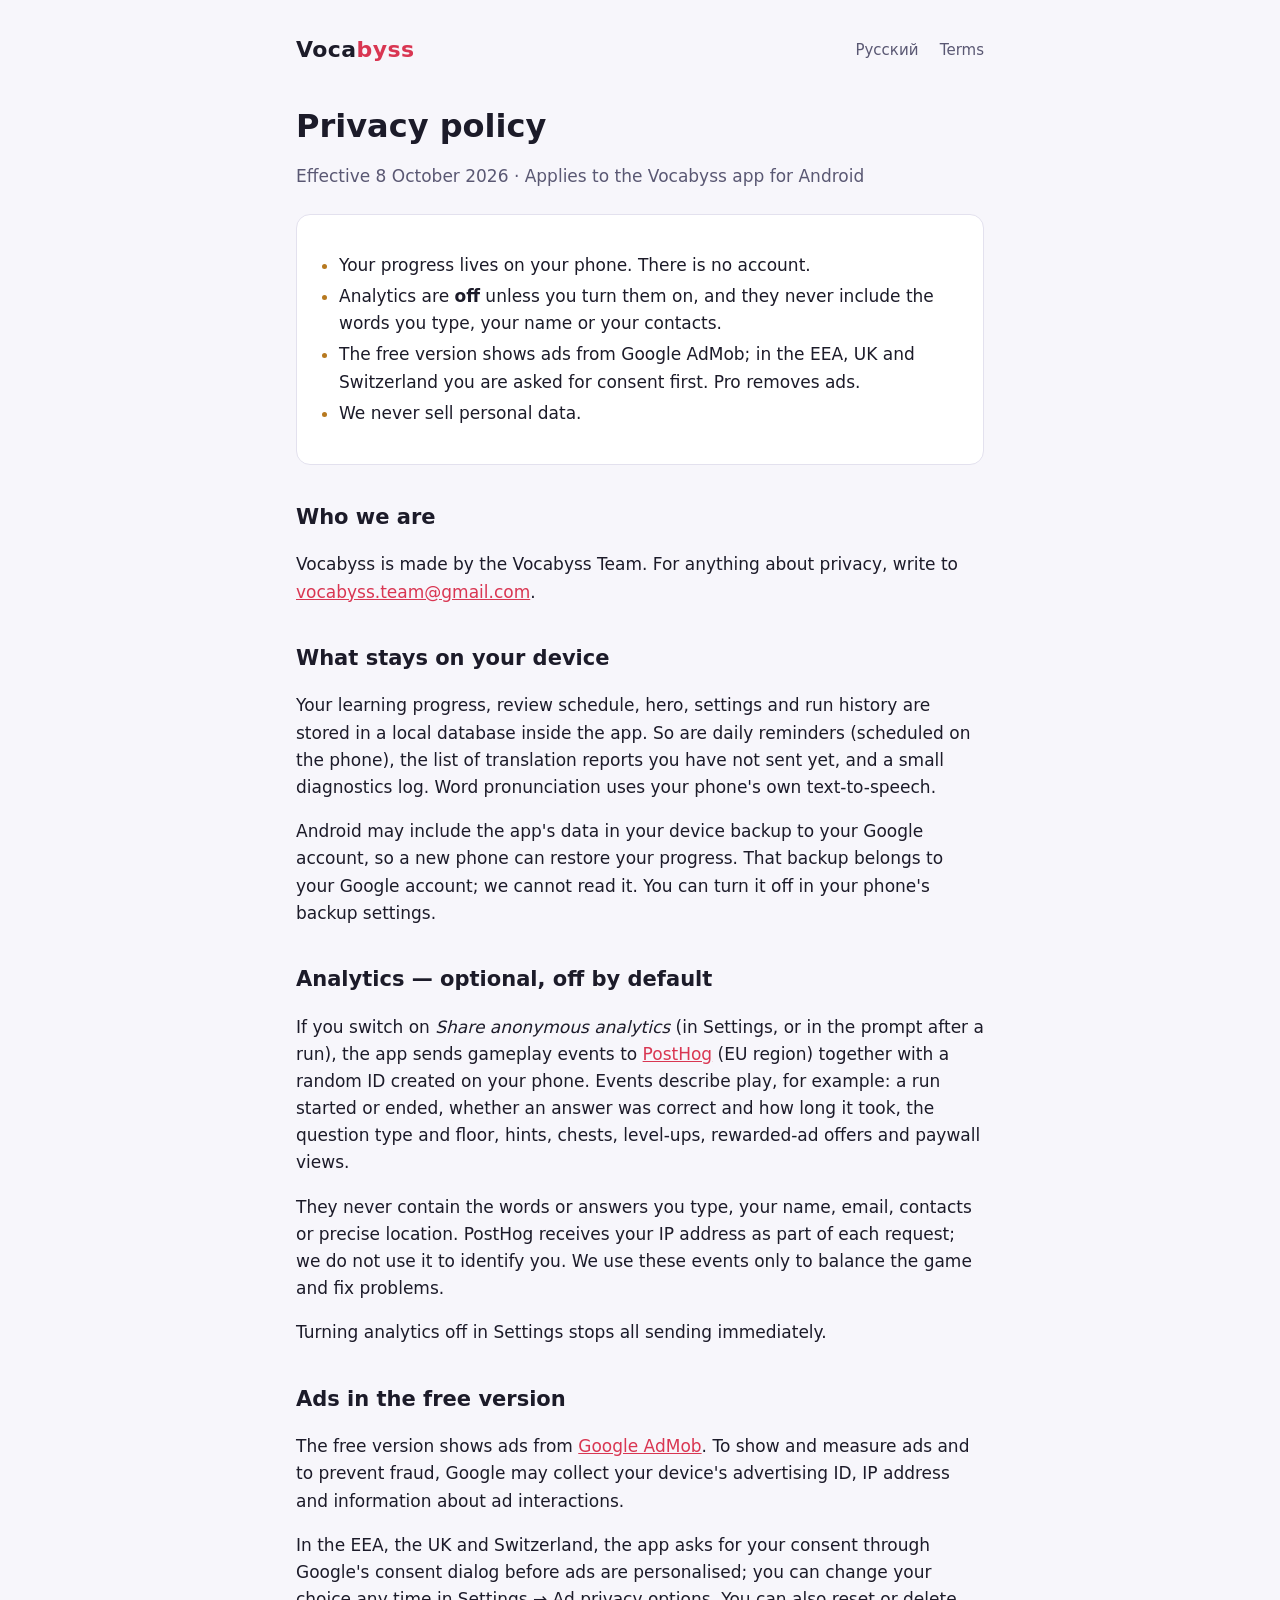
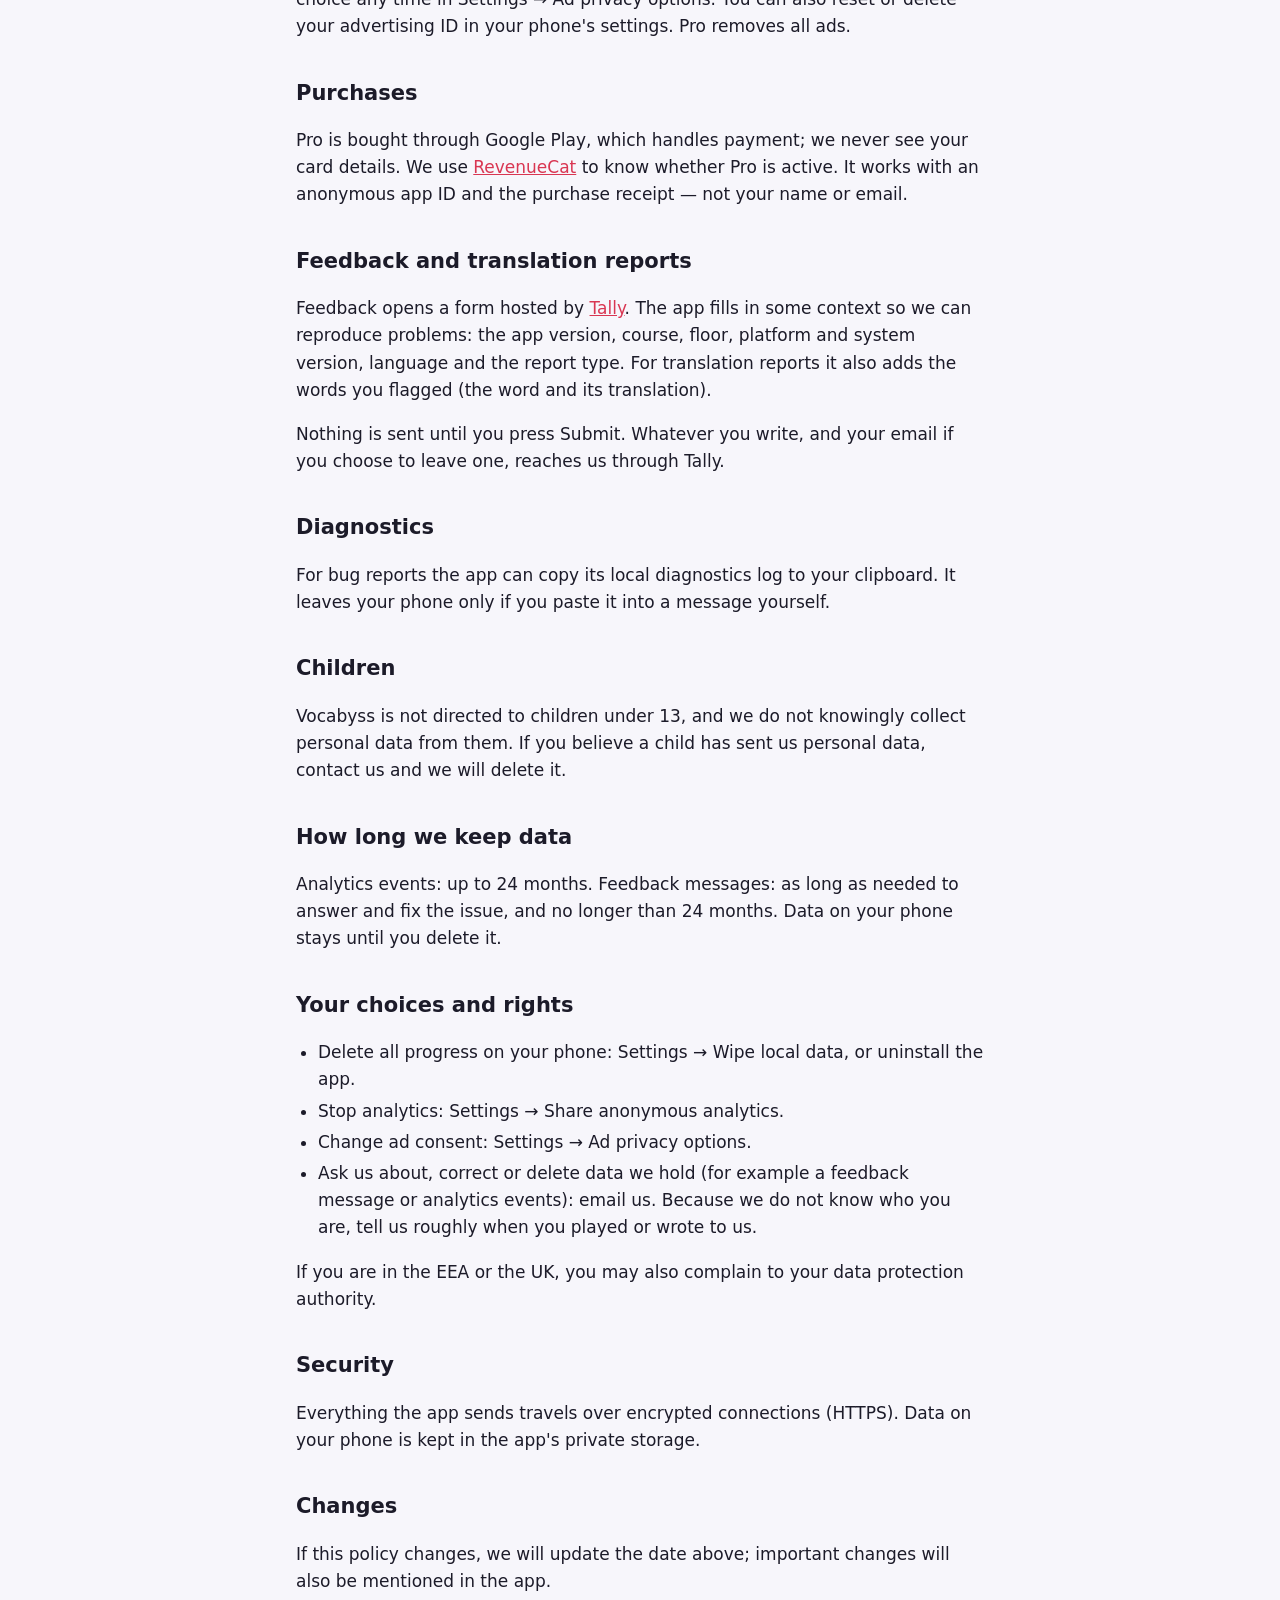
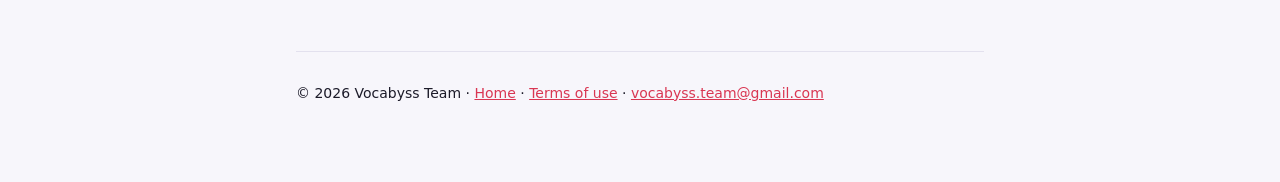
==== privacy/index.html @ 126277d5 "Add the Vocabyss site: landing, privacy policy (EN, RU) and terms." ====
<!doctype html>
<html lang="en">
<head>
  <meta charset="utf-8">
  <meta name="viewport" content="width=device-width, initial-scale=1">
  <title>Vocabyss Privacy Policy</title>
  <meta name="description" content="What the Vocabyss app keeps on your device, what it sends, to whom, and how to control it.">
  <link rel="stylesheet" href="/style.css">
</head>
<body>
  <div class="wrap">
    <header class="site">
      <a class="brand" href="/">Voca<span>byss</span></a>
      <nav>
        <a href="/privacy/ru/" class="lang" hreflang="ru">Русский</a>
        <a href="/terms/">Terms</a>
      </nav>
    </header>

    <h1>Privacy policy</h1>
    <p class="muted">Effective 8 October 2026 · Applies to the Vocabyss app for Android</p>

    <div class="card">
      <ul class="summary">
        <li>Your progress lives on your phone. There is no account.</li>
        <li>Analytics are <strong>off</strong> unless you turn them on, and they never include the words you type, your name or your contacts.</li>
        <li>The free version shows ads from Google AdMob; in the EEA, UK and Switzerland you are asked for consent first. Pro removes ads.</li>
        <li>We never sell personal data.</li>
      </ul>
    </div>

    <h2>Who we are</h2>
    <p>Vocabyss is made by the Vocabyss Team. For anything about privacy, write to <a href="mailto:vocabyss.team@gmail.com">vocabyss.team@gmail.com</a>.</p>

    <h2>What stays on your device</h2>
    <p>Your learning progress, review schedule, hero, settings and run history are stored in a local database inside the app. So are daily reminders (scheduled on the phone), the list of translation reports you have not sent yet, and a small diagnostics log. Word pronunciation uses your phone's own text-to-speech.</p>
    <p>Android may include the app's data in your device backup to your Google account, so a new phone can restore your progress. That backup belongs to your Google account; we cannot read it. You can turn it off in your phone's backup settings.</p>

    <h2>Analytics — optional, off by default</h2>
    <p>If you switch on <em>Share anonymous analytics</em> (in Settings, or in the prompt after a run), the app sends gameplay events to <a href="https://posthog.com/privacy">PostHog</a> (EU region) together with a random ID created on your phone. Events describe play, for example: a run started or ended, whether an answer was correct and how long it took, the question type and floor, hints, chests, level-ups, rewarded-ad offers and paywall views.</p>
    <p>They never contain the words or answers you type, your name, email, contacts or precise location. PostHog receives your IP address as part of each request; we do not use it to identify you. We use these events only to balance the game and fix problems.</p>
    <p>Turning analytics off in Settings stops all sending immediately.</p>

    <h2>Ads in the free version</h2>
    <p>The free version shows ads from <a href="https://policies.google.com/technologies/partner-sites">Google AdMob</a>. To show and measure ads and to prevent fraud, Google may collect your device's advertising ID, IP address and information about ad interactions.</p>
    <p>In the EEA, the UK and Switzerland, the app asks for your consent through Google's consent dialog before ads are personalised; you can change your choice any time in Settings → Ad privacy options. You can also reset or delete your advertising ID in your phone's settings. Pro removes all ads.</p>

    <h2>Purchases</h2>
    <p>Pro is bought through Google Play, which handles payment; we never see your card details. We use <a href="https://www.revenuecat.com/privacy">RevenueCat</a> to know whether Pro is active. It works with an anonymous app ID and the purchase receipt — not your name or email.</p>

    <h2>Feedback and translation reports</h2>
    <p>Feedback opens a form hosted by <a href="https://tally.so/help/privacy-policy">Tally</a>. The app fills in some context so we can reproduce problems: the app version, course, floor, platform and system version, language and the report type. For translation reports it also adds the words you flagged (the word and its translation).</p>
    <p>Nothing is sent until you press Submit. Whatever you write, and your email if you choose to leave one, reaches us through Tally.</p>

    <h2>Diagnostics</h2>
    <p>For bug reports the app can copy its local diagnostics log to your clipboard. It leaves your phone only if you paste it into a message yourself.</p>

    <h2>Children</h2>
    <p>Vocabyss is not directed to children under 13, and we do not knowingly collect personal data from them. If you believe a child has sent us personal data, contact us and we will delete it.</p>

    <h2>How long we keep data</h2>
    <p>Analytics events: up to 24 months. Feedback messages: as long as needed to answer and fix the issue, and no longer than 24 months. Data on your phone stays until you delete it.</p>

    <h2>Your choices and rights</h2>
    <ul>
      <li>Delete all progress on your phone: Settings → Wipe local data, or uninstall the app.</li>
      <li>Stop analytics: Settings → Share anonymous analytics.</li>
      <li>Change ad consent: Settings → Ad privacy options.</li>
      <li>Ask us about, correct or delete data we hold (for example a feedback message or analytics events): email us. Because we do not know who you are, tell us roughly when you played or wrote to us.</li>
    </ul>
    <p>If you are in the EEA or the UK, you may also complain to your data protection authority.</p>

    <h2>Security</h2>
    <p>Everything the app sends travels over encrypted connections (HTTPS). Data on your phone is kept in the app's private storage.</p>

    <h2>Changes</h2>
    <p>If this policy changes, we will update the date above; important changes will also be mentioned in the app.</p>

    <footer>
      <p>© 2026 Vocabyss Team · <a href="/">Home</a> · <a href="/terms/">Terms of use</a> · <a href="mailto:vocabyss.team@gmail.com">vocabyss.team@gmail.com</a></p>
    </footer>
  </div>
</body>
</html>
---- style.css ----
:root {
  --bg: #f7f6fb;
  --surface: #ffffff;
  --text: #1c1b29;
  --muted: #5a5873;
  --line: #e3e1ee;
  --accent: #d93652;
  --accent-ink: #ffffff;
  --gold: #b7791f;
}
@media (prefers-color-scheme: dark) {
  :root {
    --bg: #14131f;
    --surface: #1d1c2c;
    --text: #ecebf5;
    --muted: #a9a7c2;
    --line: #2e2d42;
    --accent: #ff5a73;
    --accent-ink: #14131f;
    --gold: #f0b429;
  }
}
* { box-sizing: border-box; }
html { -webkit-text-size-adjust: 100%; }
body {
  margin: 0;
  background: var(--bg);
  color: var(--text);
  font: 17px/1.6 system-ui, -apple-system, "Segoe UI", Roboto, "Noto Sans", sans-serif;
}
.wrap { max-width: 720px; margin: 0 auto; padding: 32px 16px 64px; }
header.site { display: flex; align-items: center; justify-content: space-between; gap: 12px; flex-wrap: wrap; }
.brand { font-weight: 800; letter-spacing: 0.02em; font-size: 22px; color: var(--text); text-decoration: none; }
.brand span { color: var(--accent); }
nav a { color: var(--muted); text-decoration: none; margin-left: 16px; font-size: 15px; }
nav a:hover, nav a:focus-visible { color: var(--text); text-decoration: underline; }
h1 { font-size: 32px; line-height: 1.2; margin: 40px 0 8px; }
h2 { font-size: 21px; margin: 36px 0 8px; }
p, li { color: var(--text); }
.muted { color: var(--muted); }
.lede { font-size: 19px; color: var(--muted); }
a { color: var(--accent); }
ul { padding-left: 22px; }
li { margin: 4px 0; }
.card {
  background: var(--surface);
  border: 1px solid var(--line);
  border-radius: 14px;
  padding: 20px;
  margin: 24px 0;
}
.summary li::marker { color: var(--gold); }
.btn {
  display: inline-block;
  background: var(--accent);
  color: var(--accent-ink);
  padding: 12px 20px;
  border-radius: 999px;
  text-decoration: none;
  font-weight: 700;
}
.lang { font-size: 15px; }
footer { margin-top: 56px; padding-top: 16px; border-top: 1px solid var(--line); font-size: 14px; color: var(--muted); }
code { font-size: 0.92em; }
@media (max-width: 480px) {
  h1 { font-size: 27px; }
  nav a { margin-left: 12px; }
}
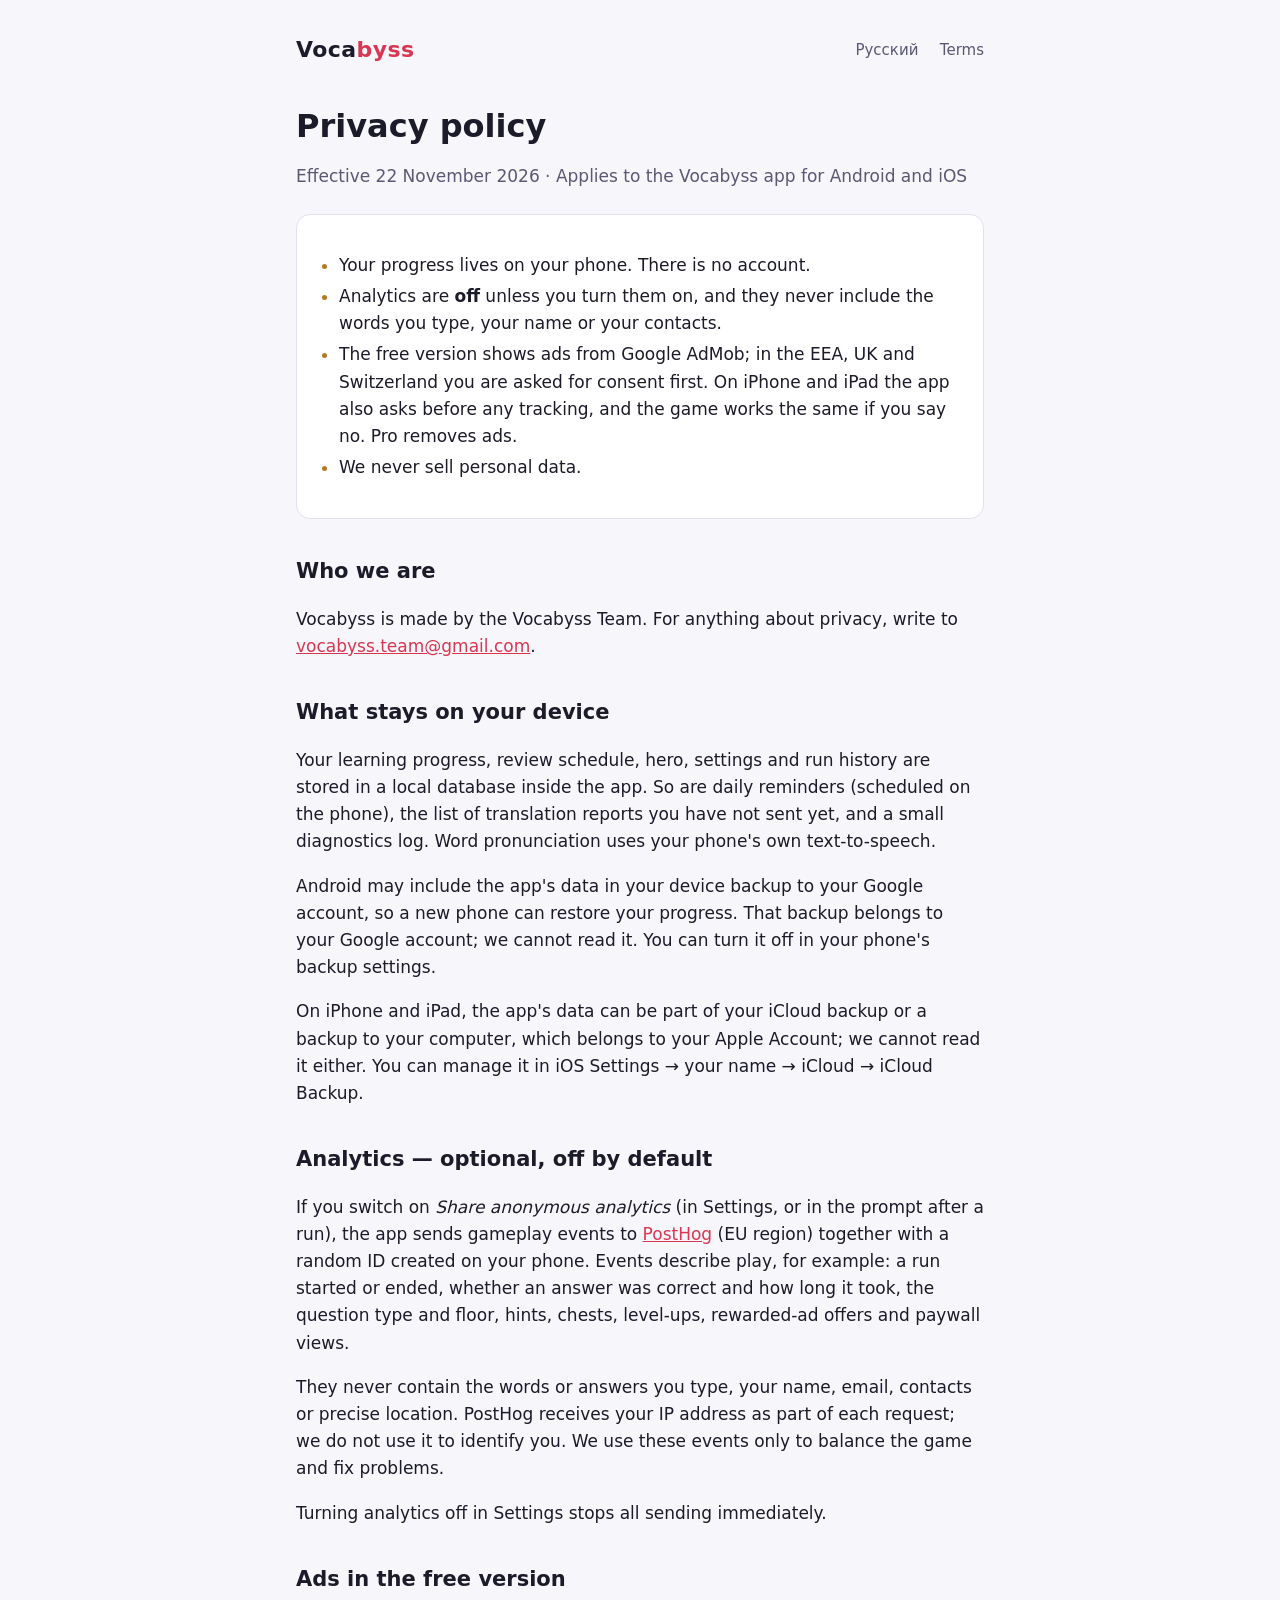
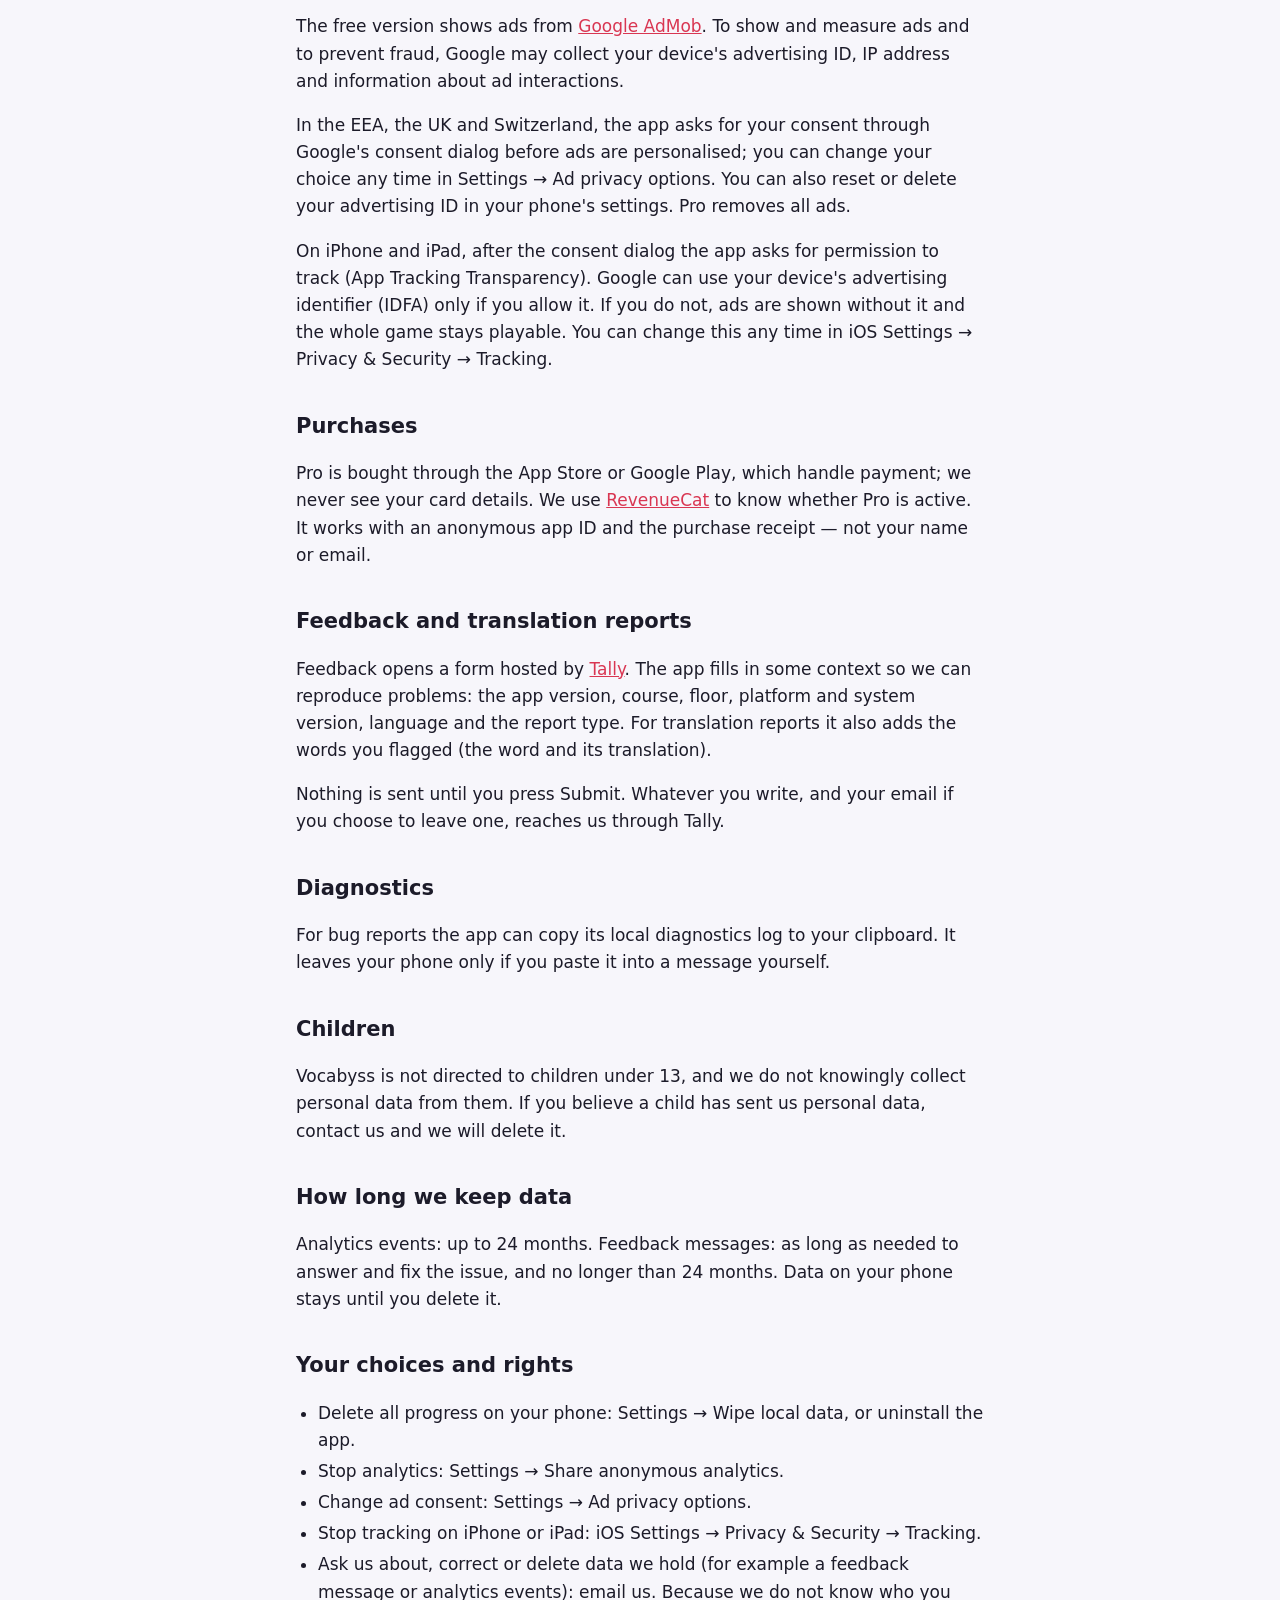
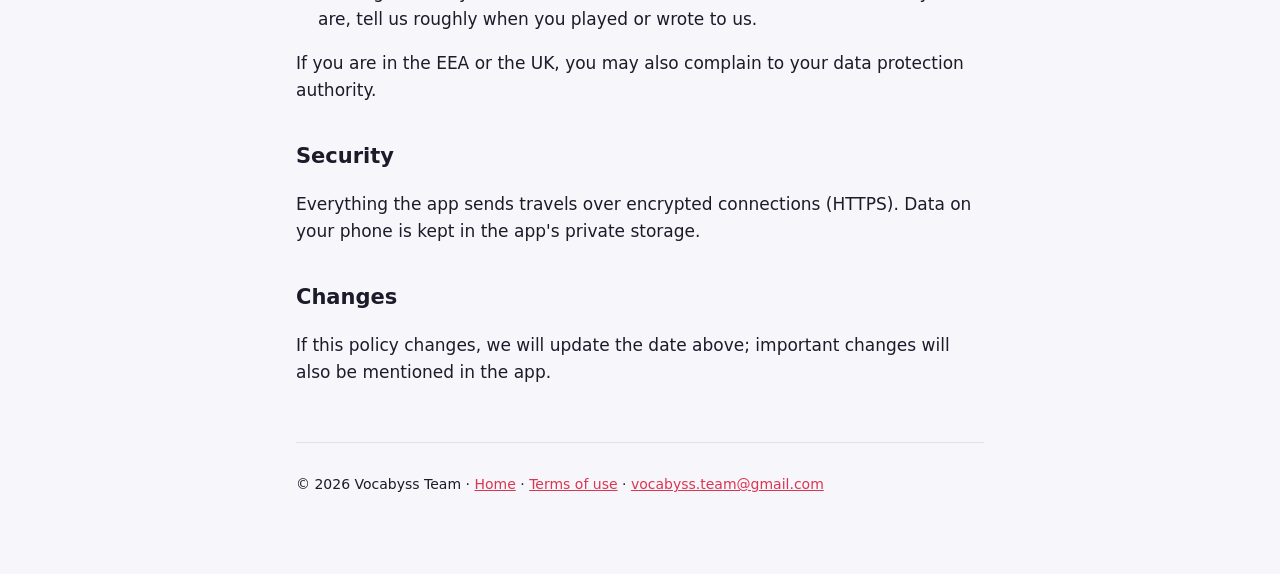
==== commit 30cf3b04: "Privacy policy: cover the iOS app (EN, RU). Applies to Android and iOS; App Store purchases; iCloud " ====
--- a/privacy/index.html
+++ b/privacy/index.html
@@ -18,13 +18,13 @@
     </header>
 
     <h1>Privacy policy</h1>
-    <p class="muted">Effective 8 October 2026 · Applies to the Vocabyss app for Android</p>
+    <p class="muted">Effective 22 November 2026 · Applies to the Vocabyss app for Android and iOS</p>
 
     <div class="card">
       <ul class="summary">
         <li>Your progress lives on your phone. There is no account.</li>
         <li>Analytics are <strong>off</strong> unless you turn them on, and they never include the words you type, your name or your contacts.</li>
-        <li>The free version shows ads from Google AdMob; in the EEA, UK and Switzerland you are asked for consent first. Pro removes ads.</li>
+        <li>The free version shows ads from Google AdMob; in the EEA, UK and Switzerland you are asked for consent first. On iPhone and iPad the app also asks before any tracking, and the game works the same if you say no. Pro removes ads.</li>
         <li>We never sell personal data.</li>
       </ul>
     </div>
@@ -35,6 +35,7 @@
     <h2>What stays on your device</h2>
     <p>Your learning progress, review schedule, hero, settings and run history are stored in a local database inside the app. So are daily reminders (scheduled on the phone), the list of translation reports you have not sent yet, and a small diagnostics log. Word pronunciation uses your phone's own text-to-speech.</p>
     <p>Android may include the app's data in your device backup to your Google account, so a new phone can restore your progress. That backup belongs to your Google account; we cannot read it. You can turn it off in your phone's backup settings.</p>
+    <p>On iPhone and iPad, the app's data can be part of your iCloud backup or a backup to your computer, which belongs to your Apple Account; we cannot read it either. You can manage it in iOS Settings → your name → iCloud → iCloud Backup.</p>
 
     <h2>Analytics — optional, off by default</h2>
     <p>If you switch on <em>Share anonymous analytics</em> (in Settings, or in the prompt after a run), the app sends gameplay events to <a href="https://posthog.com/privacy">PostHog</a> (EU region) together with a random ID created on your phone. Events describe play, for example: a run started or ended, whether an answer was correct and how long it took, the question type and floor, hints, chests, level-ups, rewarded-ad offers and paywall views.</p>
@@ -44,9 +45,10 @@
     <h2>Ads in the free version</h2>
     <p>The free version shows ads from <a href="https://policies.google.com/technologies/partner-sites">Google AdMob</a>. To show and measure ads and to prevent fraud, Google may collect your device's advertising ID, IP address and information about ad interactions.</p>
     <p>In the EEA, the UK and Switzerland, the app asks for your consent through Google's consent dialog before ads are personalised; you can change your choice any time in Settings → Ad privacy options. You can also reset or delete your advertising ID in your phone's settings. Pro removes all ads.</p>
+    <p>On iPhone and iPad, after the consent dialog the app asks for permission to track (App Tracking Transparency). Google can use your device's advertising identifier (IDFA) only if you allow it. If you do not, ads are shown without it and the whole game stays playable. You can change this any time in iOS Settings → Privacy &amp; Security → Tracking.</p>
 
     <h2>Purchases</h2>
-    <p>Pro is bought through Google Play, which handles payment; we never see your card details. We use <a href="https://www.revenuecat.com/privacy">RevenueCat</a> to know whether Pro is active. It works with an anonymous app ID and the purchase receipt — not your name or email.</p>
+    <p>Pro is bought through the App Store or Google Play, which handle payment; we never see your card details. We use <a href="https://www.revenuecat.com/privacy">RevenueCat</a> to know whether Pro is active. It works with an anonymous app ID and the purchase receipt — not your name or email.</p>
 
     <h2>Feedback and translation reports</h2>
     <p>Feedback opens a form hosted by <a href="https://tally.so/help/privacy-policy">Tally</a>. The app fills in some context so we can reproduce problems: the app version, course, floor, platform and system version, language and the report type. For translation reports it also adds the words you flagged (the word and its translation).</p>
@@ -66,6 +68,7 @@
       <li>Delete all progress on your phone: Settings → Wipe local data, or uninstall the app.</li>
       <li>Stop analytics: Settings → Share anonymous analytics.</li>
       <li>Change ad consent: Settings → Ad privacy options.</li>
+      <li>Stop tracking on iPhone or iPad: iOS Settings → Privacy &amp; Security → Tracking.</li>
       <li>Ask us about, correct or delete data we hold (for example a feedback message or analytics events): email us. Because we do not know who you are, tell us roughly when you played or wrote to us.</li>
     </ul>
     <p>If you are in the EEA or the UK, you may also complain to your data protection authority.</p>
